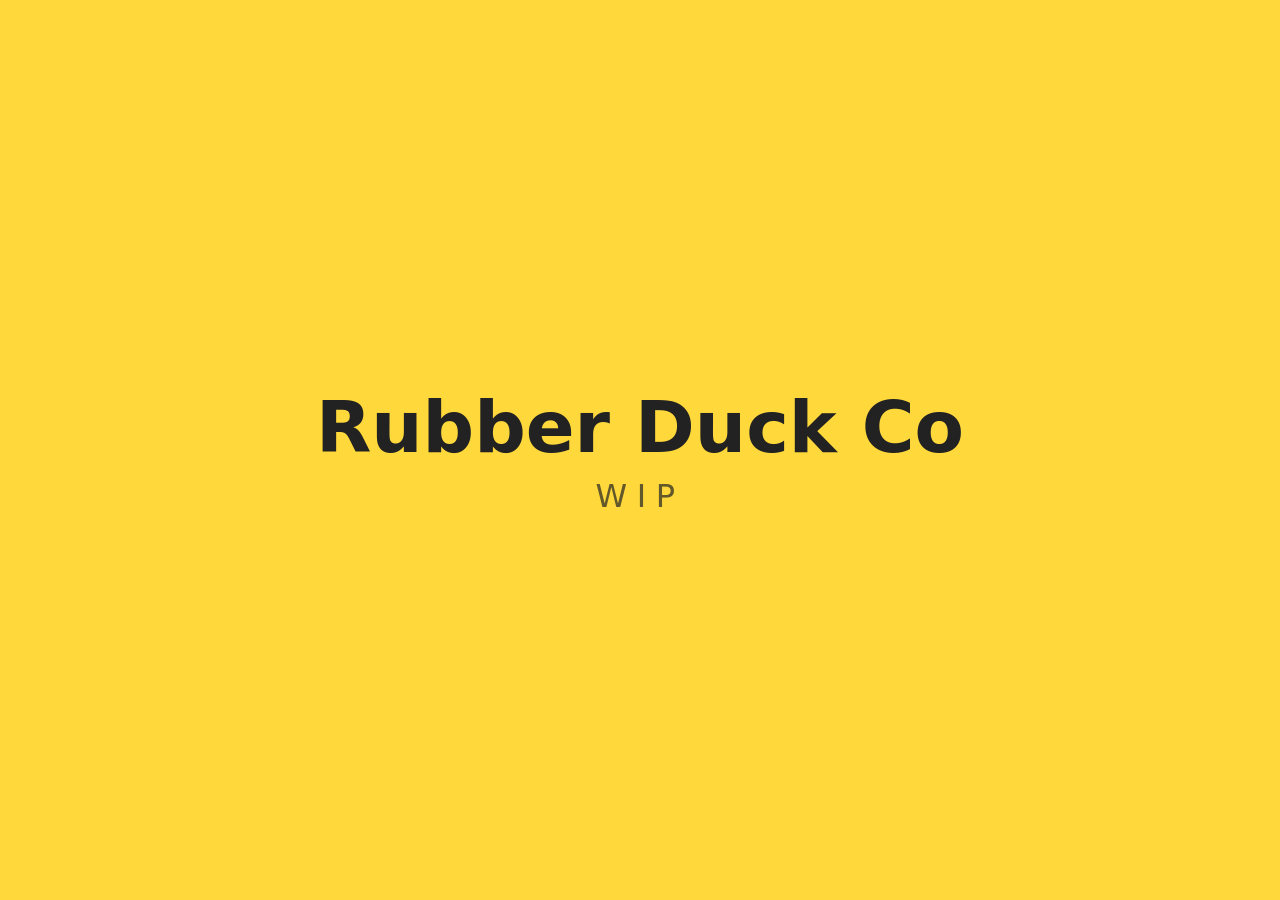
==== index.html @ e521a869 "Init" ====
<!DOCTYPE html>
<html lang="en">
<head>
  <meta charset="UTF-8">
  <meta name="viewport" content="width=device-width, initial-scale=1.0">
  <title>Rubber Duck Co WIP</title>
  <link rel="stylesheet" href="style.css">
</head>
<body>
  <main>
    <h1>Rubber Duck Co</h1>
    <p>WIP</p>
  </main>
</body>
</html>
---- style.css ----
* {
  box-sizing: border-box;
}

body {
  margin: 0;
  min-height: 100vh;
  display: flex;
  align-items: center;
  justify-content: center;
  background: #ffd93b;
  color: #222;
  font-family: system-ui, -apple-system, "Segoe UI", sans-serif;
  text-align: center;
}

h1 {
  margin: 0;
  font-size: clamp(2rem, 8vw, 4.5rem);
}

p {
  margin: 0.5rem 0 0;
  font-size: clamp(1.25rem, 4vw, 2rem);
  letter-spacing: 0.3em;
  opacity: 0.7;
}
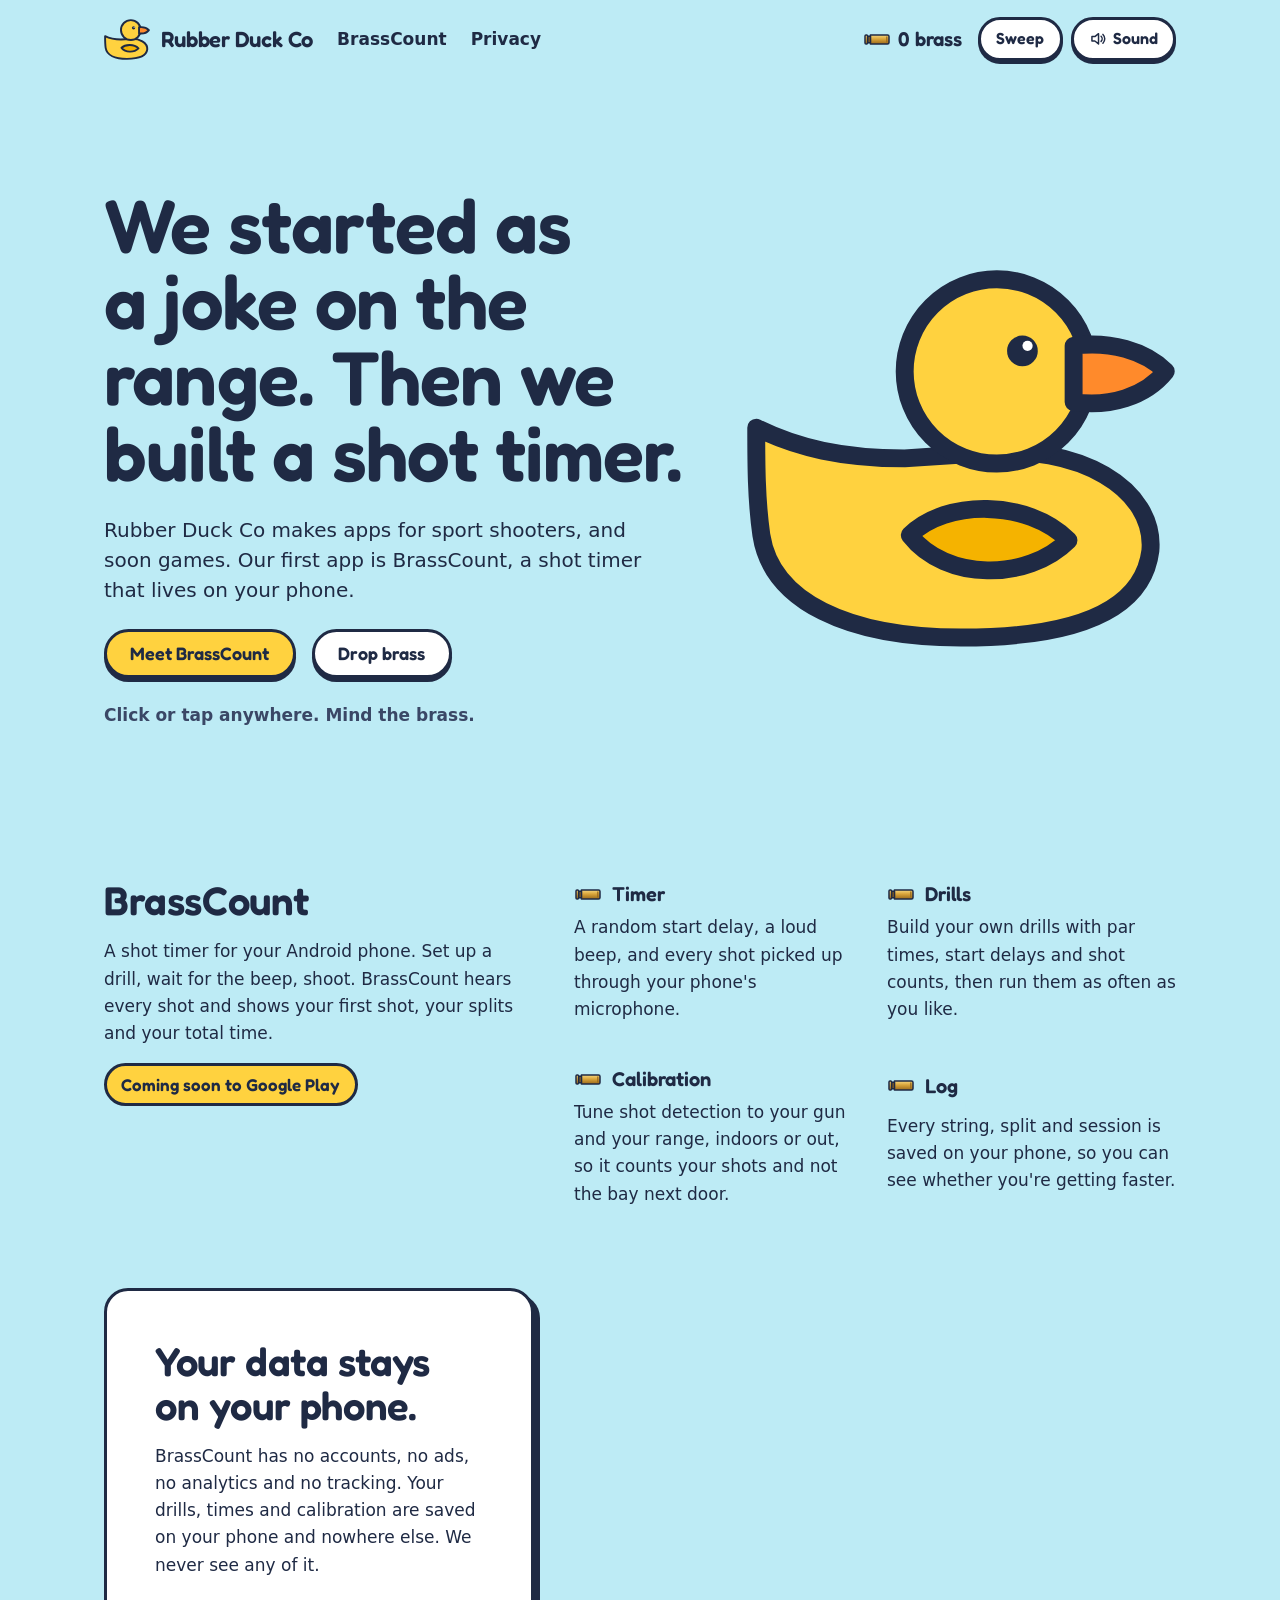
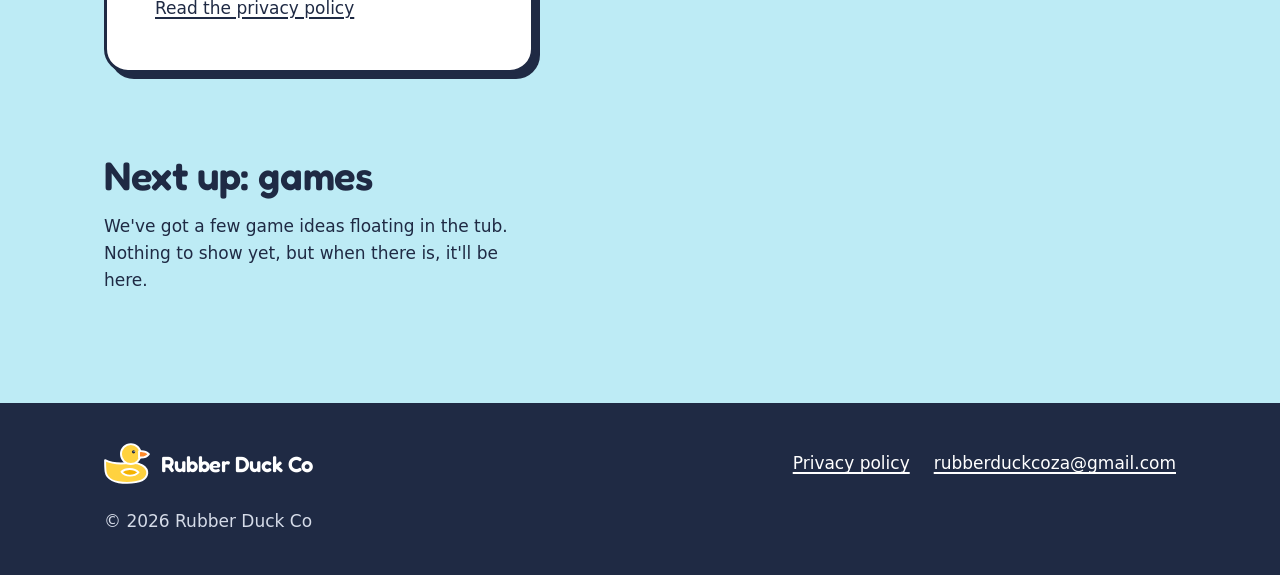
==== commit a4426779: "feat: add company website with BrassCount privacy policy Static GitHub Pages site for Rubber Duck Co" ====
--- a/index.html
+++ b/index.html
@@ -2,14 +2,142 @@
 <html lang="en">
 <head>
   <meta charset="UTF-8">
-  <meta name="viewport" content="width=device-width, initial-scale=1.0">
-  <title>Rubber Duck Co WIP</title>
-  <link rel="stylesheet" href="style.css">
+  <meta name="viewport" content="width=device-width, initial-scale=1">
+  <meta http-equiv="Content-Security-Policy" content="default-src 'self'; img-src 'self'; style-src 'self'; script-src 'self'; font-src 'self'; connect-src 'none'; base-uri 'self'; form-action 'none'">
+  <title>Rubber Duck Co | Makers of the BrassCount shot timer</title>
+  <meta name="description" content="Rubber Duck Co makes BrassCount, a shot timer for sport shooters on Android, and soon games. No accounts, no tracking: your data stays on your phone.">
+  <link rel="canonical" href="https://rubberduckco.co.za/">
+  <link rel="icon" href="assets/icons/favicon.svg" type="image/svg+xml">
+  <link rel="icon" href="assets/icons/favicon-32.png" sizes="32x32" type="image/png">
+  <link rel="apple-touch-icon" href="assets/icons/apple-touch-icon.png">
+  <meta name="theme-color" content="#bdebf5">
+  <meta property="og:type" content="website">
+  <meta property="og:site_name" content="Rubber Duck Co">
+  <meta property="og:title" content="Rubber Duck Co">
+  <meta property="og:description" content="Makers of BrassCount, a shot timer for sport shooters. Games are next.">
+  <meta property="og:url" content="https://rubberduckco.co.za/">
+  <meta property="og:image" content="https://rubberduckco.co.za/assets/img/og.png">
+  <meta property="og:image:width" content="1200">
+  <meta property="og:image:height" content="630">
+  <meta property="og:image:alt" content="The Rubber Duck Co logo: a yellow rubber duck next to the company name">
+  <meta name="twitter:card" content="summary_large_image">
+  <link rel="preload" href="assets/fonts/fredoka-600-latin.woff2" as="font" type="font/woff2" crossorigin>
+  <link rel="stylesheet" href="assets/css/style.css">
+  <script type="module" src="assets/js/main.js"></script>
 </head>
 <body>
-  <main>
-    <h1>Rubber Duck Co</h1>
-    <p>WIP</p>
+  <a class="skip-link" href="#main">Skip to content</a>
+
+  <header class="site-header">
+    <div class="wrap header-inner">
+      <a class="lockup" href="index.html">
+        <img class="lockup-mark" src="assets/img/logo/mark.svg" alt="" width="168" height="148">
+        <span>Rubber Duck Co</span>
+      </a>
+      <nav aria-label="Main">
+        <ul class="nav-list">
+          <li><a href="index.html#brasscount">BrassCount</a></li>
+          <li><a href="privacy.html">Privacy</a></li>
+        </ul>
+      </nav>
+      <div class="brass-controls" data-brass-controls hidden>
+        <p class="brass-count"><span class="brass-number" data-brass-count>0</span> brass</p>
+        <button class="chip" type="button" data-brass-sweep>Sweep</button>
+        <button class="chip" type="button" data-brass-sound aria-pressed="true">
+          <svg class="sound-icon" viewBox="0 0 24 24" aria-hidden="true">
+            <path d="M4 9v6h4l5 4V5L8 9z"/>
+            <path class="sound-waves" d="M16.5 8.5a5 5 0 0 1 0 7M19 6a8.5 8.5 0 0 1 0 12"/>
+            <path class="sound-off" d="M17 9l5 6M22 9l-5 6"/>
+          </svg>
+          <span class="chip-label">Sound</span>
+        </button>
+      </div>
+      <p class="toast" data-brass-toast aria-live="polite"></p>
+    </div>
+  </header>
+
+  <main id="main">
+    <section class="hero wrap" aria-labelledby="hero-title">
+      <div class="hero-copy">
+        <h1 id="hero-title" data-solid>We started as a joke on the range. Then we built a shot timer.</h1>
+        <p class="lead">Rubber Duck Co makes apps for sport shooters, and soon games. Our first app is BrassCount, a shot timer that lives on your phone.</p>
+        <div class="hero-actions">
+          <a class="button" href="#brasscount">Meet BrassCount</a>
+          <button class="button button-quiet" type="button" data-brass-drop hidden>Drop brass</button>
+        </div>
+        <p class="hint" data-brass-hint hidden>Click or tap anywhere. Mind the brass.</p>
+      </div>
+
+      <button class="duck" type="button" data-duck aria-label="Squeeze the duck">
+        <svg class="duck-svg" data-solid="duck" viewBox="16 26 168 148" width="168" height="148" aria-hidden="true" focusable="false">
+          <g transform="translate(-4 -4)">
+            <g stroke="#1F2A44" stroke-width="7" stroke-linejoin="round" stroke-linecap="round">
+              <path data-hull d="M24 92 C40 100 58 104 82 104 L112 102 C150 98 180 116 178 140 C175 164 148 174 104 174 C60 174 30 160 26 134 C24 120 24 106 24 92 Z" fill="#FFD23F"/>
+              <path d="M84 134 C98 120 130 120 146 136 C130 152 98 152 84 134 Z" fill="#F5B300"/>
+              <circle data-hull cx="118" cy="70" r="36" fill="#FFD23F"/>
+              <path data-hull d="M148 60 C162 58 176 62 184 70 C176 80 162 84 148 82 Z" fill="#FF8A2B"/>
+            </g>
+            <circle cx="128" cy="62" r="6" fill="#1F2A44"/>
+            <circle cx="130" cy="60" r="2" fill="#FFFFFF"/>
+          </g>
+        </svg>
+      </button>
+    </section>
+
+    <section class="section wrap" id="brasscount" aria-labelledby="brasscount-title">
+      <div class="section-intro">
+        <h2 id="brasscount-title" data-solid>BrassCount</h2>
+        <p>A shot timer for your Android phone. Set up a drill, wait for the beep, shoot. BrassCount hears every shot and shows your first shot, your splits and your total time.</p>
+        <p class="status">Coming soon to Google Play</p>
+      </div>
+      <dl class="features">
+        <div>
+          <dt>Timer</dt>
+          <dd>A random start delay, a loud beep, and every shot picked up through your phone's microphone.</dd>
+        </div>
+        <div>
+          <dt>Drills</dt>
+          <dd>Build your own drills with par times, start delays and shot counts, then run them as often as you like.</dd>
+        </div>
+        <div>
+          <dt>Calibration</dt>
+          <dd>Tune shot detection to your gun and your range, indoors or out, so it counts your shots and not the bay next door.</dd>
+        </div>
+        <div>
+          <dt>Log</dt>
+          <dd>Every string, split and session is saved on your phone, so you can see whether you're getting faster.</dd>
+        </div>
+      </dl>
+    </section>
+
+    <section class="section wrap" aria-labelledby="promise-title">
+      <div class="promise">
+        <h2 id="promise-title" data-solid>Your data stays on your phone.</h2>
+        <p>BrassCount has no accounts, no ads, no analytics and no tracking. Your drills, times and calibration are saved on your phone and nowhere else. We never see any of it.</p>
+        <p><a href="privacy.html">Read the privacy policy</a></p>
+      </div>
+    </section>
+
+    <section class="section wrap games" aria-labelledby="games-title">
+      <div class="section-intro">
+        <h2 id="games-title" data-solid>Next up: games</h2>
+        <p>We've got a few game ideas floating in the tub. Nothing to show yet, but when there is, it'll be here.</p>
+      </div>
+    </section>
   </main>
+
+  <footer class="site-footer">
+    <div class="wrap footer-inner">
+      <a class="lockup" href="index.html">
+        <img class="lockup-mark" src="assets/img/logo/mark-light.svg" alt="" width="168" height="148" loading="lazy">
+        <span>Rubber Duck Co</span>
+      </a>
+      <ul class="footer-links">
+        <li><a href="privacy.html">Privacy policy</a></li>
+        <li><a href="mailto:rubberduckcoza@gmail.com">rubberduckcoza@gmail.com</a></li>
+      </ul>
+      <p class="footer-note">© 2026 Rubber Duck Co</p>
+    </div>
+  </footer>
 </body>
 </html>
--- a/assets/css/style.css
+++ b/assets/css/style.css
@@ -0,0 +1,677 @@
+/* Fredoka matches the logo lockups; everything else uses the system font. */
+@font-face {
+  font-family: "Fredoka";
+  src: url("../fonts/fredoka-600-latin.woff2") format("woff2");
+  font-style: normal;
+  font-weight: 600;
+  font-display: swap;
+}
+
+:root {
+  --sky: #bdebf5;
+  --navy: #1f2a44;
+  --navy-soft: #3a4766;
+  --duck: #ffd23f;
+  --duck-deep: #f5b300;
+  --beak: #ff8a2b;
+  --paper: #ffffff;
+  --font-body: system-ui, -apple-system, "Segoe UI", Roboto, sans-serif;
+  --font-display: "Fredoka", system-ui, -apple-system, "Segoe UI", Roboto, sans-serif;
+  --step-0: 1.0625rem;
+  --step-1: 1.25rem;
+  --step-2: clamp(1.75rem, 1.3rem + 2vw, 2.5rem);
+  --step-3: clamp(2.5rem, 1.5rem + 4.6vw, 4.75rem);
+  --space-1: 0.5rem;
+  --space-2: 1rem;
+  --space-3: 1.5rem;
+  --space-4: 2.5rem;
+  --space-5: clamp(3.5rem, 2rem + 6vw, 7rem);
+  --gutter: clamp(1rem, 4vw, 2.5rem);
+  --max-width: 72rem;
+  --measure: 62ch;
+  --line: 3px;
+  --lift: 4px;
+  --radius-pill: 999px;
+  --radius-panel: 1.5rem;
+  --pile-height: 0px;
+}
+
+*,
+*::before,
+*::after {
+  box-sizing: border-box;
+}
+
+[hidden] {
+  display: none !important;
+}
+
+html {
+  -webkit-text-size-adjust: 100%;
+}
+
+body {
+  margin: 0;
+  background: var(--sky);
+  color: var(--navy);
+  font-family: var(--font-body);
+  font-size: var(--step-0);
+  line-height: 1.6;
+}
+
+h1,
+h2,
+h3 {
+  margin: 0;
+  font-family: var(--font-display);
+  font-weight: 600;
+  letter-spacing: -0.01em;
+  text-wrap: balance;
+}
+
+h1 {
+  font-size: var(--step-3);
+  line-height: 1;
+}
+
+h2 {
+  font-size: var(--step-2);
+  line-height: 1.1;
+}
+
+p {
+  margin: 0;
+}
+
+a {
+  color: inherit;
+  text-decoration-thickness: 2px;
+  text-underline-offset: 0.2em;
+}
+
+a:hover {
+  text-decoration-color: var(--beak);
+}
+
+:focus-visible {
+  outline: 3px solid var(--beak);
+  outline-offset: 3px;
+}
+
+.wrap {
+  width: 100%;
+  max-width: var(--max-width);
+  margin-inline: auto;
+  padding-inline: var(--gutter);
+}
+
+.skip-link {
+  position: absolute;
+  top: var(--space-1);
+  left: var(--space-1);
+  z-index: 20;
+  padding: var(--space-1) var(--space-2);
+  border: var(--line) solid var(--navy);
+  border-radius: var(--radius-pill);
+  background: var(--duck);
+  font-weight: 700;
+  transform: translateY(-200%);
+}
+
+.skip-link:focus-visible {
+  transform: none;
+}
+
+.visually-hidden {
+  position: absolute;
+  width: 1px;
+  height: 1px;
+  margin: -1px;
+  overflow: hidden;
+  clip-path: inset(50%);
+  white-space: nowrap;
+}
+
+/* Lockup: the horizontal lockup from the logo system.
+   Mark height is 1.85x the type size and the gap 0.5x, as on the artboard. */
+.lockup {
+  display: inline-flex;
+  align-items: center;
+  gap: 0.5em;
+  font-family: var(--font-display);
+  font-weight: 600;
+  font-size: 1.25rem;
+  line-height: 1;
+  letter-spacing: -0.01em;
+  white-space: nowrap;
+  text-decoration: none;
+}
+
+.lockup-mark {
+  display: block;
+  width: auto;
+  height: 1.85em;
+}
+
+/* Header */
+.site-header {
+  padding-block: var(--space-2);
+}
+
+.header-inner {
+  display: flex;
+  flex-wrap: wrap;
+  align-items: center;
+  gap: var(--space-2) var(--space-3);
+}
+
+.nav-list {
+  display: flex;
+  flex-wrap: wrap;
+  gap: var(--space-1) var(--space-3);
+  margin: 0;
+  padding: 0;
+  list-style: none;
+  font-weight: 600;
+}
+
+.nav-list a {
+  display: inline-block;
+  padding-block: 0.6rem;
+  text-decoration: none;
+}
+
+.nav-list a:hover,
+.nav-list a[aria-current="page"] {
+  text-decoration: underline;
+  text-decoration-thickness: 2px;
+  text-underline-offset: 0.3em;
+}
+
+.brass-controls {
+  display: flex;
+  flex-wrap: wrap;
+  align-items: center;
+  gap: var(--space-1);
+  width: 100%;
+}
+
+.brass-count {
+  display: inline-flex;
+  align-items: center;
+  gap: 0.4rem;
+  margin-right: auto;
+  font-family: var(--font-display);
+  font-weight: 600;
+  font-size: var(--step-1);
+  font-variant-numeric: tabular-nums;
+}
+
+.brass-count::before {
+  content: "";
+  width: 1.75rem;
+  height: 0.8125rem;
+  background: url("../img/casing.svg") center / contain no-repeat;
+}
+
+.brass-number {
+  display: inline-block;
+}
+
+.brass-number.is-bumped {
+  animation: bump 180ms ease-out;
+}
+
+@keyframes bump {
+  40% {
+    transform: scale(1.25);
+  }
+}
+
+.toast {
+  position: fixed;
+  top: var(--space-2);
+  left: 50%;
+  z-index: 30;
+  width: max-content;
+  max-width: calc(100% - 2 * var(--gutter));
+  padding: 0.6rem 1.1rem;
+  border: var(--line) solid var(--navy);
+  border-radius: var(--radius-pill);
+  background: var(--paper);
+  box-shadow: 0 var(--lift) 0 var(--navy);
+  font-weight: 600;
+  text-align: center;
+  transform: translateX(-50%);
+}
+
+.toast:empty {
+  display: none;
+}
+
+/* Buttons: yellow stickers that sink into their shadow when pressed */
+.button,
+.chip {
+  display: inline-flex;
+  align-items: center;
+  justify-content: center;
+  gap: 0.4em;
+  min-height: 2.75rem;
+  border: var(--line) solid var(--navy);
+  border-radius: var(--radius-pill);
+  background: var(--duck);
+  color: var(--navy);
+  font-family: var(--font-display);
+  font-weight: 600;
+  line-height: 1.1;
+  text-decoration: none;
+  cursor: pointer;
+  box-shadow: 0 var(--lift) 0 var(--navy);
+}
+
+.button {
+  padding: 0.65em 1.3em;
+  font-size: 1.125rem;
+}
+
+.chip {
+  --lift: 3px;
+  padding: 0.35em 0.95em;
+  font-size: 1rem;
+  background: var(--paper);
+}
+
+.button-quiet {
+  background: var(--paper);
+}
+
+.button:hover,
+.chip:hover {
+  background: var(--beak);
+}
+
+.button:active,
+.chip:active {
+  box-shadow: 0 0 0 var(--navy);
+  transform: translateY(var(--lift));
+}
+
+.sound-icon {
+  width: 1.1em;
+  height: 1.1em;
+  fill: none;
+  stroke: currentColor;
+  stroke-width: 2;
+  stroke-linecap: round;
+  stroke-linejoin: round;
+}
+
+/* Icon-only on small screens; the hidden label stays the button's name */
+.chip-label {
+  position: absolute;
+  width: 1px;
+  height: 1px;
+  margin: -1px;
+  overflow: hidden;
+  clip-path: inset(50%);
+  white-space: nowrap;
+}
+
+.chip[aria-pressed="false"] .sound-waves,
+.chip[aria-pressed="true"] .sound-off {
+  display: none;
+}
+
+/* Hero */
+.hero {
+  display: grid;
+  gap: var(--space-4);
+  align-items: center;
+  padding-block: var(--space-4) var(--space-5);
+}
+
+.hero-copy {
+  display: grid;
+  gap: var(--space-3);
+}
+
+.lead {
+  max-width: 34rem;
+  font-size: var(--step-1);
+  line-height: 1.5;
+}
+
+.hero-actions {
+  display: flex;
+  flex-wrap: wrap;
+  gap: var(--space-2);
+}
+
+.hint {
+  color: var(--navy-soft);
+  font-weight: 600;
+}
+
+.duck {
+  justify-self: end;
+  width: min(70%, 26rem);
+  padding: 0;
+  border: 0;
+  border-radius: 2rem;
+  background: none;
+  color: inherit;
+  cursor: pointer;
+  -webkit-tap-highlight-color: transparent;
+}
+
+.duck-svg {
+  display: block;
+  width: 100%;
+  height: auto;
+  transform-origin: 50% 100%;
+}
+
+/* Sections */
+.section {
+  display: grid;
+  gap: var(--space-3) var(--space-4);
+  padding-block: var(--space-4);
+}
+
+.section-intro {
+  display: grid;
+  gap: var(--space-2);
+  align-content: start;
+  max-width: var(--measure);
+}
+
+.status {
+  justify-self: start;
+  padding: 0.3rem 0.9rem;
+  border: var(--line) solid var(--navy);
+  border-radius: var(--radius-pill);
+  background: var(--duck);
+  font-family: var(--font-display);
+  font-weight: 600;
+}
+
+.features {
+  display: grid;
+  gap: var(--space-3);
+  margin: 0;
+}
+
+.features div {
+  display: grid;
+  gap: 0.25rem;
+}
+
+.features dt {
+  display: flex;
+  align-items: center;
+  gap: 0.6rem;
+  font-family: var(--font-display);
+  font-weight: 600;
+  font-size: var(--step-1);
+}
+
+.features dt::before {
+  content: "";
+  flex: none;
+  width: 1.75rem;
+  height: 0.8125rem;
+  background: url("../img/casing.svg") center / contain no-repeat;
+}
+
+.features dd {
+  margin: 0;
+  max-width: 38ch;
+}
+
+.promise {
+  display: grid;
+  gap: var(--space-2);
+  max-width: 46rem;
+  padding: clamp(1.5rem, 1rem + 3vw, 3rem);
+  border: var(--line) solid var(--navy);
+  border-radius: var(--radius-panel);
+  background: var(--paper);
+  box-shadow: 6px 6px 0 var(--navy);
+}
+
+.promise p {
+  max-width: var(--measure);
+}
+
+.games {
+  padding-bottom: var(--space-5);
+}
+
+/* Footer: the dark-background lockup on a navy band, padded so the brass pile never covers it */
+.site-footer {
+  padding-top: var(--space-4);
+  padding-bottom: calc(var(--space-4) + var(--pile-height));
+  background: var(--navy);
+  color: var(--paper);
+}
+
+.footer-inner {
+  display: grid;
+  gap: var(--space-3);
+}
+
+.footer-links {
+  display: flex;
+  flex-wrap: wrap;
+  gap: var(--space-1) var(--space-3);
+  margin: 0;
+  padding: 0;
+  list-style: none;
+}
+
+.footer-links a {
+  display: inline-block;
+  padding-block: 0.4rem;
+  overflow-wrap: anywhere;
+}
+
+.site-footer :focus-visible {
+  outline-color: var(--duck);
+}
+
+.footer-note {
+  color: #d5dbe8;
+}
+
+/* Privacy policy */
+.policy {
+  display: grid;
+  gap: var(--space-2);
+  max-width: 46rem;
+  margin-block: var(--space-3) var(--space-5);
+  padding: clamp(1.25rem, 0.75rem + 3vw, 3rem);
+  border: var(--line) solid var(--navy);
+  border-radius: var(--radius-panel);
+  background: var(--paper);
+  box-shadow: 6px 6px 0 var(--navy);
+}
+
+.policy h1 {
+  font-size: clamp(2.25rem, 1.6rem + 3vw, 3.5rem);
+}
+
+.policy h2 {
+  margin-top: var(--space-3);
+  font-size: clamp(1.375rem, 1.2rem + 1vw, 1.75rem);
+}
+
+.policy p,
+.policy li {
+  max-width: var(--measure);
+}
+
+.policy ul {
+  margin: 0;
+  padding-left: 1.25rem;
+}
+
+.policy-meta {
+  color: var(--navy-soft);
+}
+
+.policy-short {
+  padding: var(--space-2) var(--space-3);
+  border: var(--line) solid var(--navy);
+  border-radius: 1rem;
+  background: var(--duck);
+  font-weight: 600;
+}
+
+/* 404: the stacked lockup */
+.missed {
+  display: grid;
+  justify-items: center;
+  gap: var(--space-3);
+  padding-block: var(--space-5);
+  text-align: center;
+}
+
+.lockup-stacked {
+  display: grid;
+  justify-items: center;
+  gap: 0.25em;
+  font-family: var(--font-display);
+  font-weight: 600;
+  font-size: 1.5rem;
+  line-height: 1;
+  letter-spacing: -0.01em;
+  text-decoration: none;
+}
+
+.lockup-stacked img {
+  width: auto;
+  height: 4.6em;
+}
+
+.missed p {
+  max-width: 40ch;
+}
+
+/* The brass layer sits over everything but never catches clicks */
+.brass-canvas {
+  position: fixed;
+  inset: 0;
+  z-index: 10;
+  width: 100%;
+  height: 100%;
+  pointer-events: none;
+}
+
+@media (min-width: 40em) {
+  .lockup {
+    font-size: 1.375rem;
+  }
+
+  .brass-controls {
+    width: auto;
+    margin-left: auto;
+  }
+
+  .brass-count {
+    margin-right: var(--space-1);
+  }
+
+  .chip-label {
+    position: static;
+    width: auto;
+    height: auto;
+    margin: 0;
+    overflow: visible;
+    clip-path: none;
+  }
+
+  .features {
+    grid-template-columns: repeat(2, minmax(0, 1fr));
+    gap: var(--space-4) var(--space-3);
+  }
+
+  .footer-inner {
+    grid-template-columns: auto 1fr;
+    align-items: center;
+  }
+
+  .footer-links {
+    justify-content: flex-end;
+  }
+
+  .footer-note {
+    grid-column: 1 / -1;
+  }
+}
+
+@media (min-width: 56em) {
+  .hero {
+    grid-template-columns: 7fr 5fr;
+    padding-top: var(--space-5);
+  }
+
+  .duck {
+    width: 100%;
+  }
+
+  .section {
+    grid-template-columns: 5fr 7fr;
+  }
+}
+
+@media (prefers-reduced-motion: no-preference) {
+  .button,
+  .chip {
+    transition: transform 90ms ease-out, box-shadow 90ms ease-out, background-color 120ms ease-out;
+  }
+
+  .duck-svg {
+    transition: transform 140ms cubic-bezier(0.3, 1.6, 0.5, 1);
+  }
+
+  .duck:active .duck-svg,
+  .duck.is-squeezed .duck-svg {
+    transform: scale(1.08, 0.86);
+    transition-duration: 70ms;
+  }
+}
+
+@media (prefers-reduced-motion: reduce) {
+  .brass-number.is-bumped {
+    animation: none;
+  }
+}
+
+@media print {
+  body {
+    background: none;
+  }
+
+  .brass-canvas,
+  .brass-controls,
+  .toast,
+  .skip-link,
+  .site-header nav {
+    display: none !important;
+  }
+
+  .lockup-mark {
+    content: url("../img/logo/mark-mono-navy.svg");
+  }
+
+  .policy {
+    border: 0;
+    box-shadow: none;
+    padding: 0;
+  }
+
+  .site-footer {
+    background: none;
+    color: var(--navy);
+  }
+}
